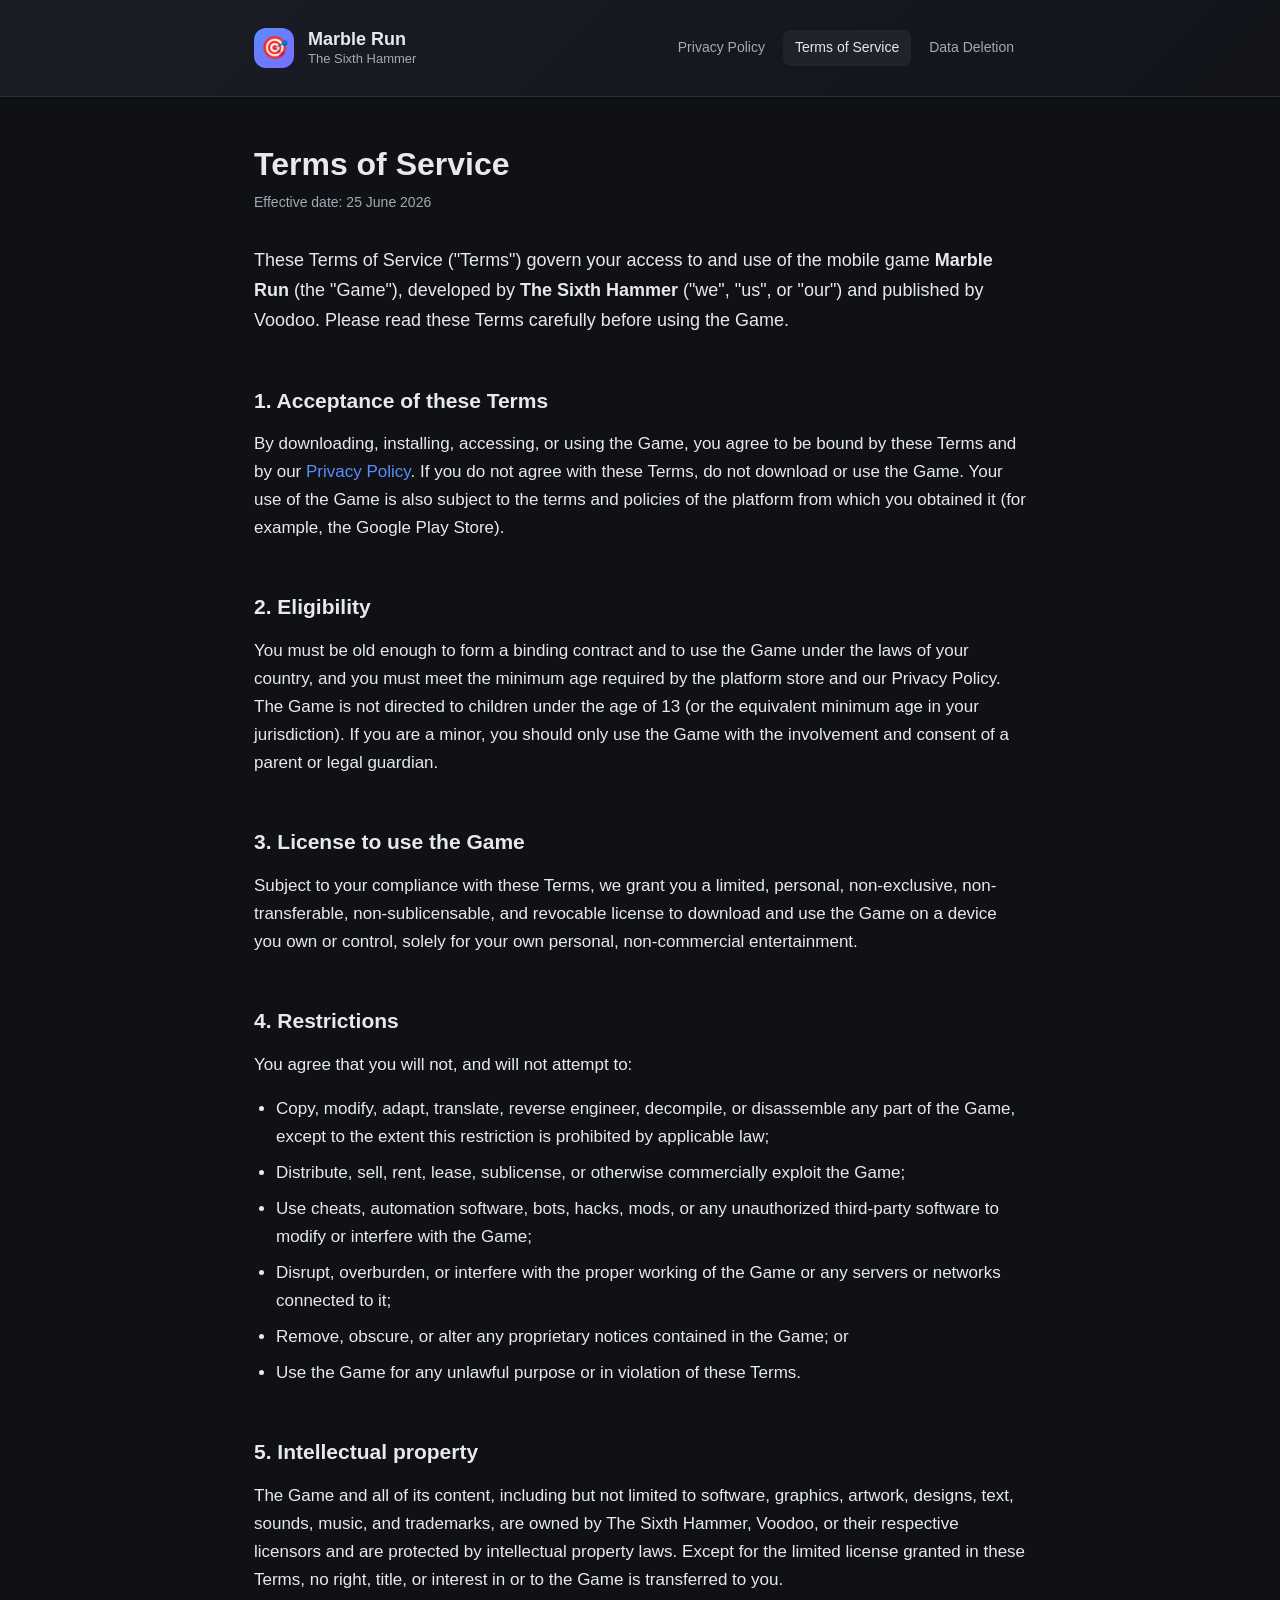
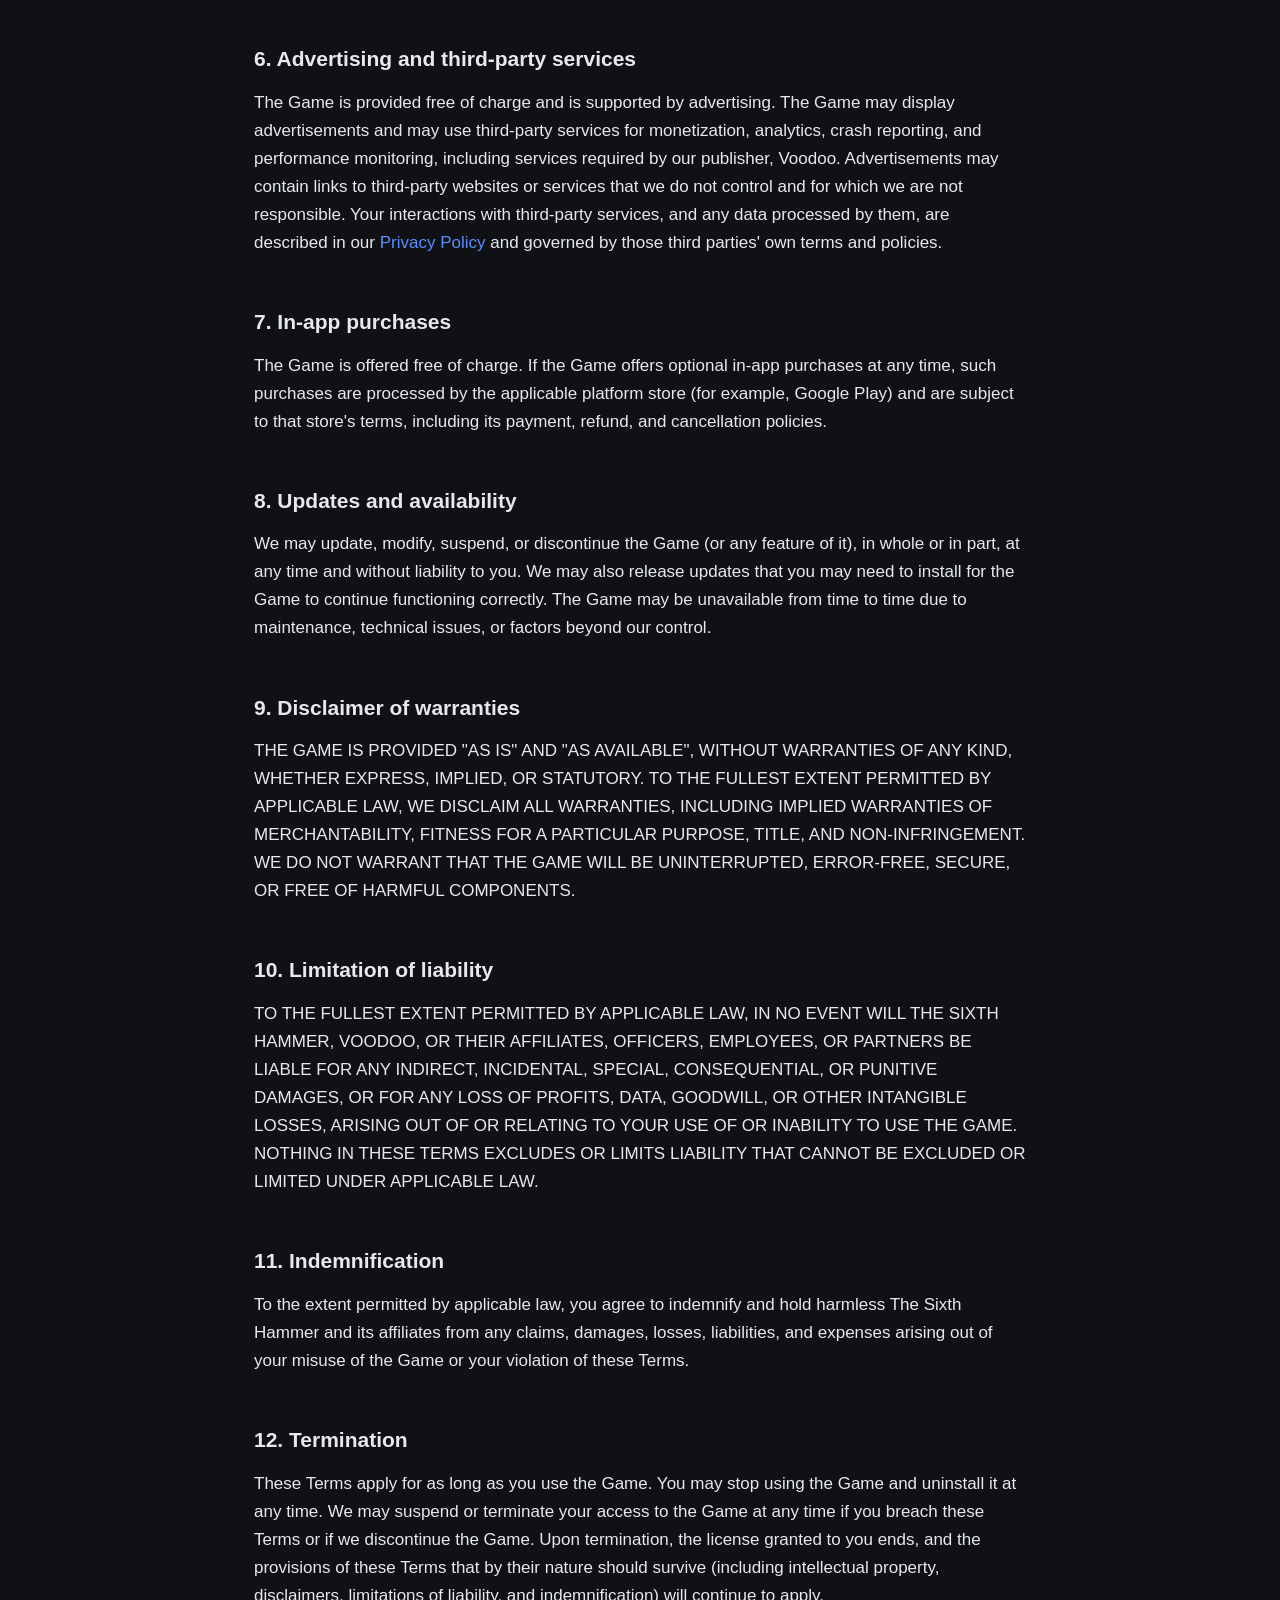
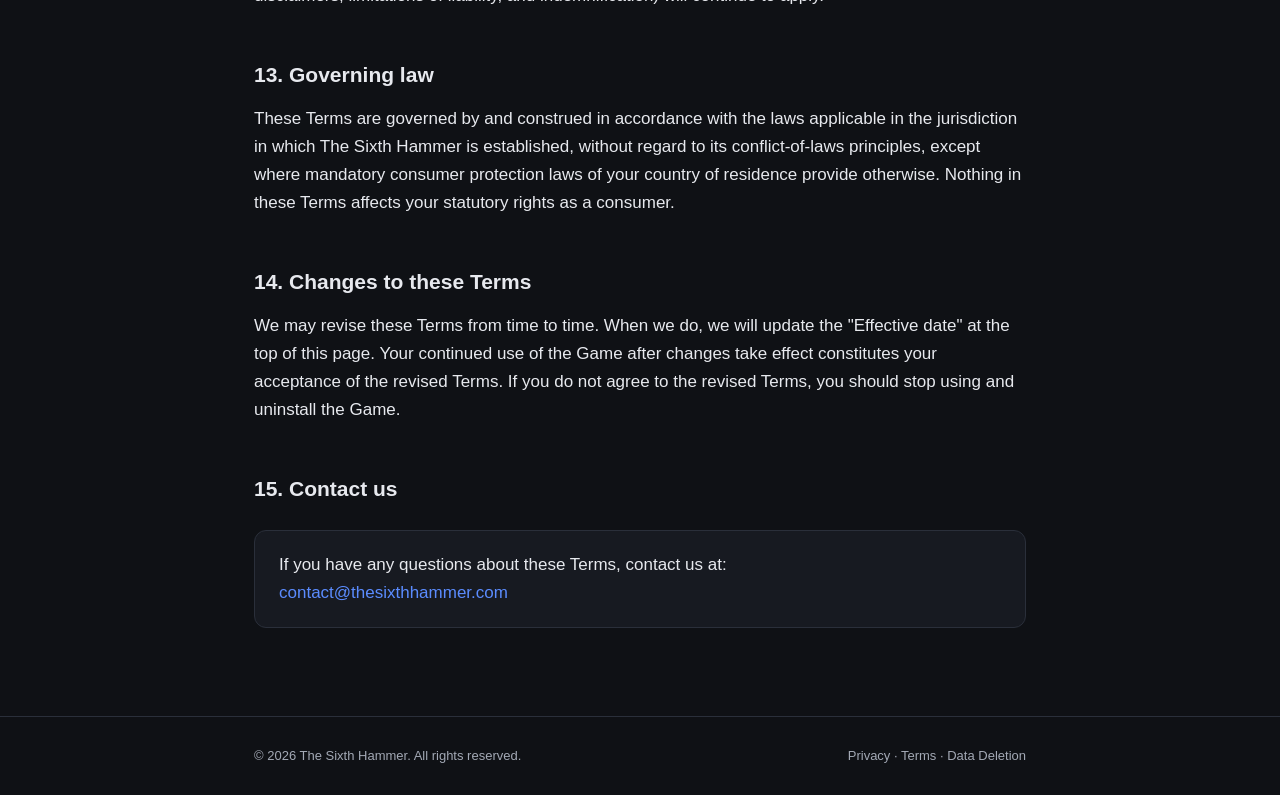
==== terms-of-service.html @ 773569d8 "Stuff" ====
<!DOCTYPE html>
<html lang="en">
  <head>
    <meta charset="utf-8" />
    <meta name="viewport" content="width=device-width, initial-scale=1" />
    <title>Terms of Service — Marble Run</title>
    <meta
      name="description"
      content="Terms of Service for Marble Run by The Sixth Hammer."
    />
    <link rel="stylesheet" href="style.css" />
  </head>
  <body>
    <header class="site-header">
      <div class="site-header__inner">
        <a class="brand" href="index.html">
          <span class="brand__mark">🎯</span>
          <span class="brand__text">
            <span class="brand__game">Marble Run</span>
            <span class="brand__studio">The Sixth Hammer</span>
          </span>
        </a>
        <nav class="nav">
          <a href="privacy-policy.html">Privacy Policy</a>
          <a href="terms-of-service.html" class="is-active">Terms of Service</a>
          <a href="data-deletion.html">Data Deletion</a>
        </nav>
      </div>
    </header>

    <main>
      <h1>Terms of Service</h1>
      <p class="effective-date">Effective date: 25 June 2026</p>

      <p class="lead">
        These Terms of Service ("Terms") govern your access to and use of the
        mobile game <strong>Marble Run</strong> (the "Game"), developed by
        <strong>The Sixth Hammer</strong> ("we", "us", or "our") and published
        by Voodoo. Please read these Terms carefully before using the Game.
      </p>

      <h2>1. Acceptance of these Terms</h2>
      <p>
        By downloading, installing, accessing, or using the Game, you agree to
        be bound by these Terms and by our
        <a href="privacy-policy.html">Privacy Policy</a>. If you do not agree
        with these Terms, do not download or use the Game. Your use of the Game
        is also subject to the terms and policies of the platform from which you
        obtained it (for example, the Google Play Store).
      </p>

      <h2>2. Eligibility</h2>
      <p>
        You must be old enough to form a binding contract and to use the Game
        under the laws of your country, and you must meet the minimum age
        required by the platform store and our Privacy Policy. The Game is not
        directed to children under the age of 13 (or the equivalent minimum age
        in your jurisdiction). If you are a minor, you should only use the Game
        with the involvement and consent of a parent or legal guardian.
      </p>

      <h2>3. License to use the Game</h2>
      <p>
        Subject to your compliance with these Terms, we grant you a limited,
        personal, non-exclusive, non-transferable, non-sublicensable, and
        revocable license to download and use the Game on a device you own or
        control, solely for your own personal, non-commercial entertainment.
      </p>

      <h2>4. Restrictions</h2>
      <p>You agree that you will not, and will not attempt to:</p>
      <ul>
        <li>
          Copy, modify, adapt, translate, reverse engineer, decompile, or
          disassemble any part of the Game, except to the extent this
          restriction is prohibited by applicable law;
        </li>
        <li>
          Distribute, sell, rent, lease, sublicense, or otherwise commercially
          exploit the Game;
        </li>
        <li>
          Use cheats, automation software, bots, hacks, mods, or any
          unauthorized third-party software to modify or interfere with the
          Game;
        </li>
        <li>
          Disrupt, overburden, or interfere with the proper working of the Game
          or any servers or networks connected to it;
        </li>
        <li>
          Remove, obscure, or alter any proprietary notices contained in the
          Game; or
        </li>
        <li>Use the Game for any unlawful purpose or in violation of these Terms.</li>
      </ul>

      <h2>5. Intellectual property</h2>
      <p>
        The Game and all of its content, including but not limited to software,
        graphics, artwork, designs, text, sounds, music, and trademarks, are
        owned by The Sixth Hammer, Voodoo, or their respective licensors and are
        protected by intellectual property laws. Except for the limited license
        granted in these Terms, no right, title, or interest in or to the Game is
        transferred to you.
      </p>

      <h2>6. Advertising and third-party services</h2>
      <p>
        The Game is provided free of charge and is supported by advertising. The
        Game may display advertisements and may use third-party services for
        monetization, analytics, crash reporting, and performance monitoring,
        including services required by our publisher, Voodoo. Advertisements may
        contain links to third-party websites or services that we do not control
        and for which we are not responsible. Your interactions with third-party
        services, and any data processed by them, are described in our
        <a href="privacy-policy.html">Privacy Policy</a> and governed by those
        third parties' own terms and policies.
      </p>

      <h2>7. In-app purchases</h2>
      <p>
        The Game is offered free of charge. If the Game offers optional in-app
        purchases at any time, such purchases are processed by the applicable
        platform store (for example, Google Play) and are subject to that
        store's terms, including its payment, refund, and cancellation policies.
      </p>

      <h2>8. Updates and availability</h2>
      <p>
        We may update, modify, suspend, or discontinue the Game (or any feature
        of it), in whole or in part, at any time and without liability to you.
        We may also release updates that you may need to install for the Game to
        continue functioning correctly. The Game may be unavailable from time to
        time due to maintenance, technical issues, or factors beyond our
        control.
      </p>

      <h2>9. Disclaimer of warranties</h2>
      <p>
        THE GAME IS PROVIDED "AS IS" AND "AS AVAILABLE", WITHOUT WARRANTIES OF
        ANY KIND, WHETHER EXPRESS, IMPLIED, OR STATUTORY. TO THE FULLEST EXTENT
        PERMITTED BY APPLICABLE LAW, WE DISCLAIM ALL WARRANTIES, INCLUDING
        IMPLIED WARRANTIES OF MERCHANTABILITY, FITNESS FOR A PARTICULAR PURPOSE,
        TITLE, AND NON-INFRINGEMENT. WE DO NOT WARRANT THAT THE GAME WILL BE
        UNINTERRUPTED, ERROR-FREE, SECURE, OR FREE OF HARMFUL COMPONENTS.
      </p>

      <h2>10. Limitation of liability</h2>
      <p>
        TO THE FULLEST EXTENT PERMITTED BY APPLICABLE LAW, IN NO EVENT WILL THE
        SIXTH HAMMER, VOODOO, OR THEIR AFFILIATES, OFFICERS, EMPLOYEES, OR
        PARTNERS BE LIABLE FOR ANY INDIRECT, INCIDENTAL, SPECIAL, CONSEQUENTIAL,
        OR PUNITIVE DAMAGES, OR FOR ANY LOSS OF PROFITS, DATA, GOODWILL, OR OTHER
        INTANGIBLE LOSSES, ARISING OUT OF OR RELATING TO YOUR USE OF OR INABILITY
        TO USE THE GAME. NOTHING IN THESE TERMS EXCLUDES OR LIMITS LIABILITY THAT
        CANNOT BE EXCLUDED OR LIMITED UNDER APPLICABLE LAW.
      </p>

      <h2>11. Indemnification</h2>
      <p>
        To the extent permitted by applicable law, you agree to indemnify and
        hold harmless The Sixth Hammer and its affiliates from any claims,
        damages, losses, liabilities, and expenses arising out of your misuse of
        the Game or your violation of these Terms.
      </p>

      <h2>12. Termination</h2>
      <p>
        These Terms apply for as long as you use the Game. You may stop using the
        Game and uninstall it at any time. We may suspend or terminate your
        access to the Game at any time if you breach these Terms or if we
        discontinue the Game. Upon termination, the license granted to you ends,
        and the provisions of these Terms that by their nature should survive
        (including intellectual property, disclaimers, limitations of liability,
        and indemnification) will continue to apply.
      </p>

      <h2>13. Governing law</h2>
      <p>
        These Terms are governed by and construed in accordance with the laws
        applicable in the jurisdiction in which The Sixth Hammer is established,
        without regard to its conflict-of-laws principles, except where mandatory
        consumer protection laws of your country of residence provide otherwise.
        Nothing in these Terms affects your statutory rights as a consumer.
      </p>

      <h2>14. Changes to these Terms</h2>
      <p>
        We may revise these Terms from time to time. When we do, we will update
        the "Effective date" at the top of this page. Your continued use of the
        Game after changes take effect constitutes your acceptance of the revised
        Terms. If you do not agree to the revised Terms, you should stop using
        and uninstall the Game.
      </p>

      <h2>15. Contact us</h2>
      <div class="contact-box">
        <p style="margin-bottom: 0">
          If you have any questions about these Terms, contact us at:<br />
          <a href="mailto:contact@thesixthhammer.com"
            >contact@thesixthhammer.com</a
          >
        </p>
      </div>
    </main>

    <footer class="site-footer">
      <div class="site-footer__inner">
        <span>© 2026 The Sixth Hammer. All rights reserved.</span>
        <span>
          <a href="privacy-policy.html">Privacy</a> ·
          <a href="terms-of-service.html">Terms</a> ·
          <a href="data-deletion.html">Data Deletion</a>
        </span>
      </div>
    </footer>
  </body>
</html>
---- style.css ----
:root {
  --bg: #0f1115;
  --surface: #171a21;
  --surface-2: #1f232c;
  --text: #e7e9ee;
  --muted: #a3a9b5;
  --accent: #5b8cff;
  --accent-2: #7a6cff;
  --border: #2a2f3a;
  --max-width: 820px;
}

* {
  box-sizing: border-box;
}

html {
  scroll-behavior: smooth;
}

body {
  margin: 0;
  background: var(--bg);
  color: var(--text);
  font-family: -apple-system, BlinkMacSystemFont, "Segoe UI", Roboto, Helvetica,
    Arial, sans-serif;
  line-height: 1.65;
  font-size: 17px;
  -webkit-font-smoothing: antialiased;
  text-rendering: optimizeLegibility;
}

a {
  color: var(--accent);
  text-decoration: none;
}

a:hover {
  text-decoration: underline;
}

.site-header {
  background: linear-gradient(135deg, #1a1d26 0%, #12141a 100%);
  border-bottom: 1px solid var(--border);
}

.site-header__inner {
  max-width: var(--max-width);
  margin: 0 auto;
  padding: 28px 24px;
  display: flex;
  align-items: center;
  justify-content: space-between;
  flex-wrap: wrap;
  gap: 12px;
}

.brand {
  display: flex;
  align-items: center;
  gap: 14px;
  text-decoration: none;
  color: var(--text);
}

.brand__mark {
  width: 40px;
  height: 40px;
  border-radius: 12px;
  background: linear-gradient(135deg, var(--accent), var(--accent-2));
  display: grid;
  place-items: center;
  font-size: 22px;
  flex: none;
}

.brand__text {
  display: flex;
  flex-direction: column;
  line-height: 1.2;
}

.brand__game {
  font-weight: 700;
  font-size: 18px;
}

.brand__studio {
  font-size: 13px;
  color: var(--muted);
}

.nav {
  display: flex;
  gap: 6px;
  flex-wrap: wrap;
}

.nav a {
  color: var(--muted);
  padding: 6px 12px;
  border-radius: 8px;
  font-size: 14px;
}

.nav a:hover {
  background: var(--surface-2);
  color: var(--text);
  text-decoration: none;
}

.nav a.is-active {
  background: var(--surface-2);
  color: var(--text);
}

main {
  max-width: var(--max-width);
  margin: 0 auto;
  padding: 48px 24px 64px;
}

h1 {
  font-size: 32px;
  line-height: 1.2;
  margin: 0 0 8px;
}

h2 {
  font-size: 21px;
  margin: 40px 0 12px;
  padding-top: 8px;
}

h3 {
  font-size: 17px;
  margin: 24px 0 8px;
}

.effective-date {
  color: var(--muted);
  font-size: 14px;
  margin: 0 0 32px;
}

p,
ul,
ol {
  margin: 0 0 16px;
}

ul,
ol {
  padding-left: 22px;
}

li {
  margin-bottom: 8px;
}

.lead {
  font-size: 18px;
  color: var(--text);
}

.callout {
  background: var(--surface);
  border: 1px solid var(--border);
  border-left: 3px solid var(--accent);
  border-radius: 10px;
  padding: 16px 20px;
  margin: 24px 0;
}

.callout p:last-child {
  margin-bottom: 0;
}

.card-grid {
  display: grid;
  grid-template-columns: repeat(auto-fit, minmax(220px, 1fr));
  gap: 16px;
  margin: 32px 0;
}

.card {
  display: block;
  background: var(--surface);
  border: 1px solid var(--border);
  border-radius: 14px;
  padding: 22px;
  color: var(--text);
  transition: border-color 0.15s ease, transform 0.15s ease;
}

.card:hover {
  text-decoration: none;
  border-color: var(--accent);
  transform: translateY(-2px);
}

.card__icon {
  font-size: 26px;
  margin-bottom: 10px;
}

.card__title {
  font-weight: 700;
  font-size: 17px;
  margin-bottom: 4px;
}

.card__desc {
  color: var(--muted);
  font-size: 14px;
}

.contact-box {
  background: var(--surface);
  border: 1px solid var(--border);
  border-radius: 12px;
  padding: 20px 24px;
  margin: 24px 0;
}

.site-footer {
  border-top: 1px solid var(--border);
  color: var(--muted);
  font-size: 13px;
}

.site-footer__inner {
  max-width: var(--max-width);
  margin: 0 auto;
  padding: 28px 24px;
  display: flex;
  justify-content: space-between;
  flex-wrap: wrap;
  gap: 12px;
}

.site-footer a {
  color: var(--muted);
}

table {
  width: 100%;
  border-collapse: collapse;
  margin: 16px 0 24px;
  font-size: 15px;
}

th,
td {
  text-align: left;
  padding: 12px 14px;
  border: 1px solid var(--border);
  vertical-align: top;
}

th {
  background: var(--surface-2);
  font-weight: 600;
}

@media (max-width: 600px) {
  body {
    font-size: 16px;
  }
  h1 {
    font-size: 27px;
  }
  main {
    padding: 36px 20px 48px;
  }
}
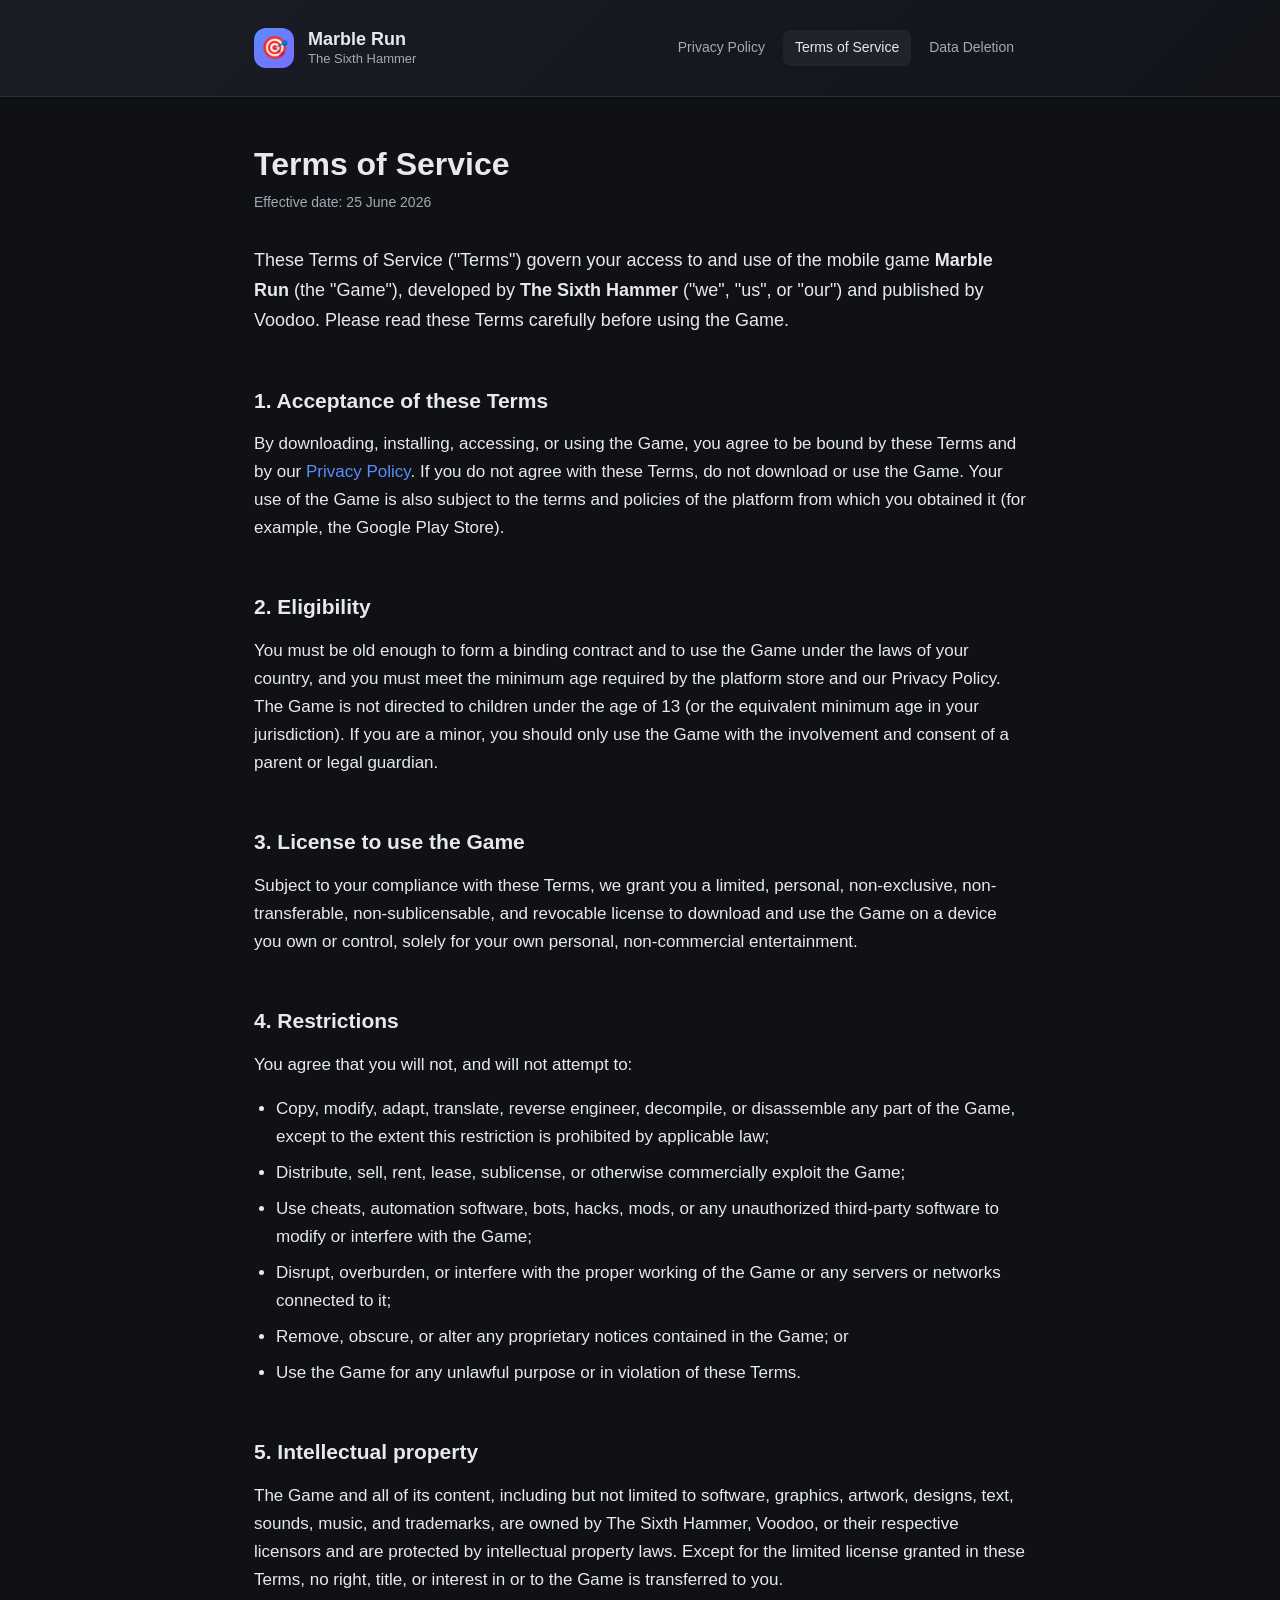
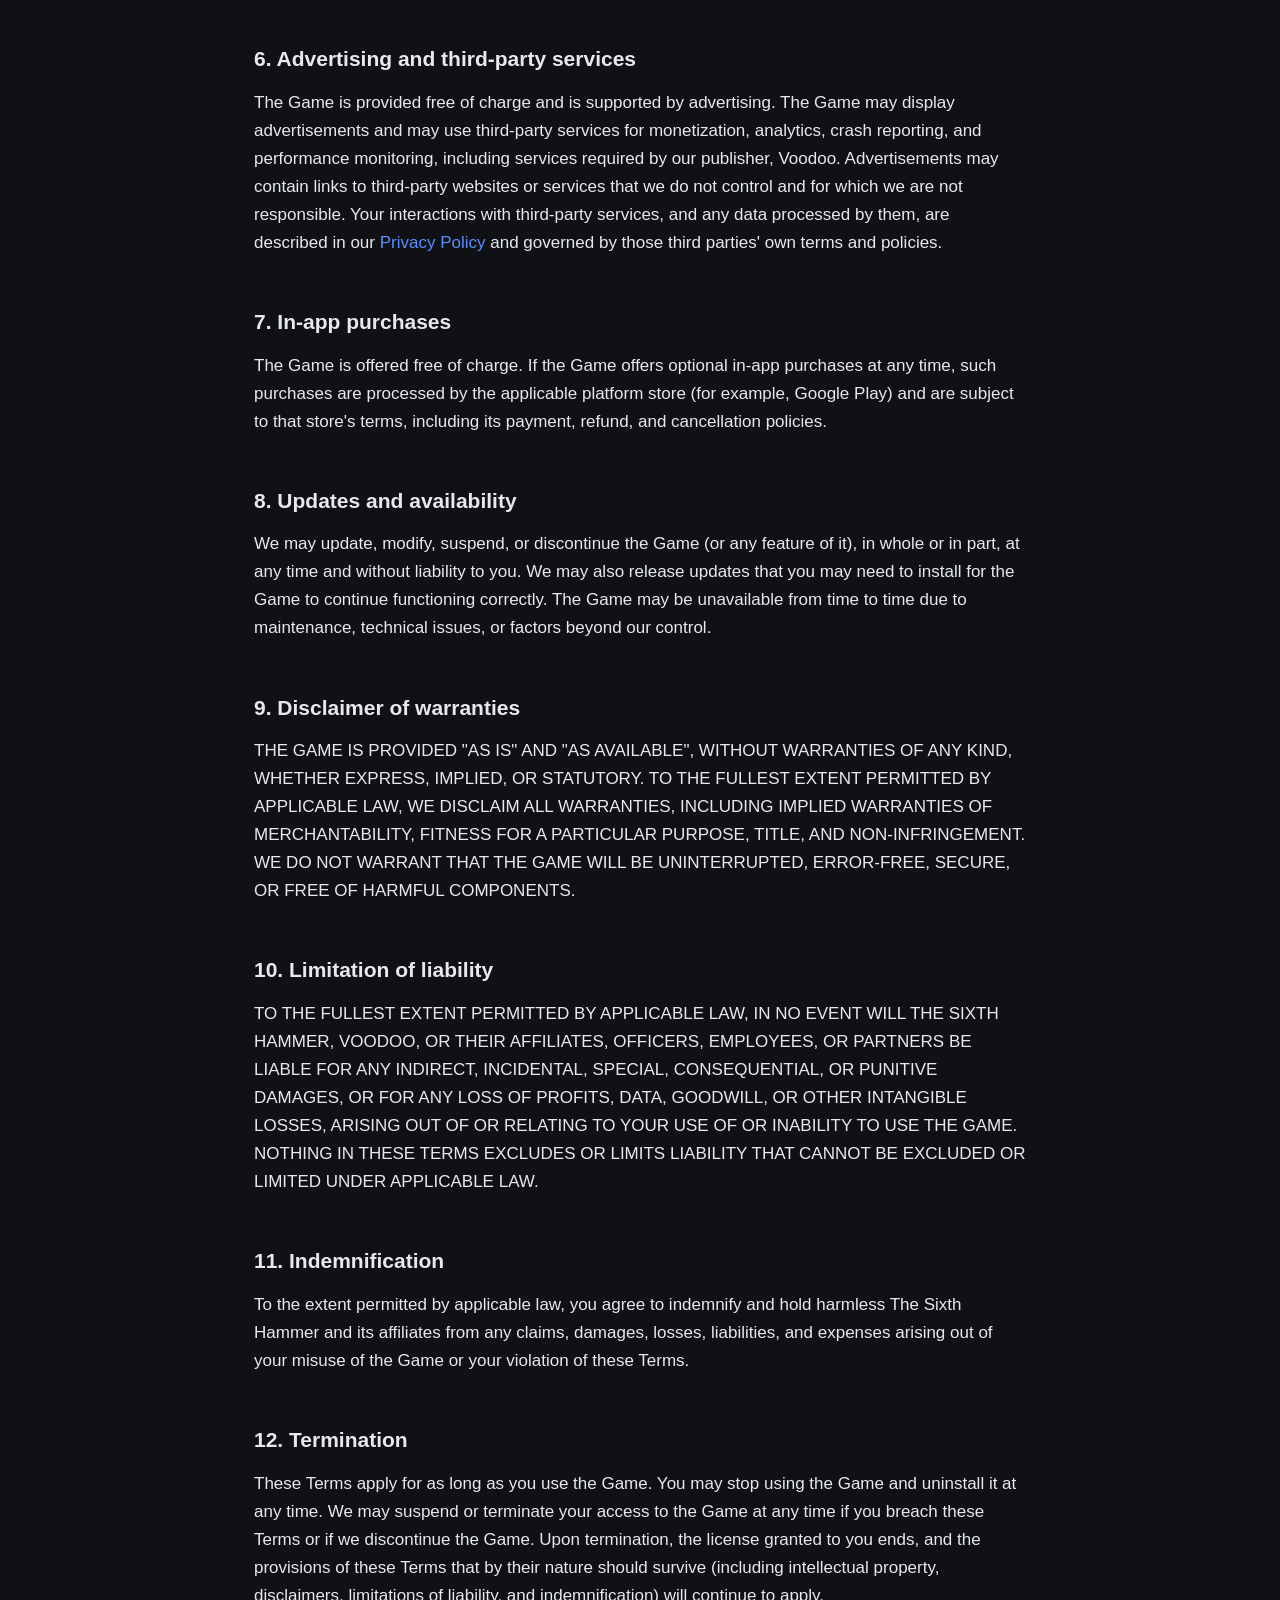
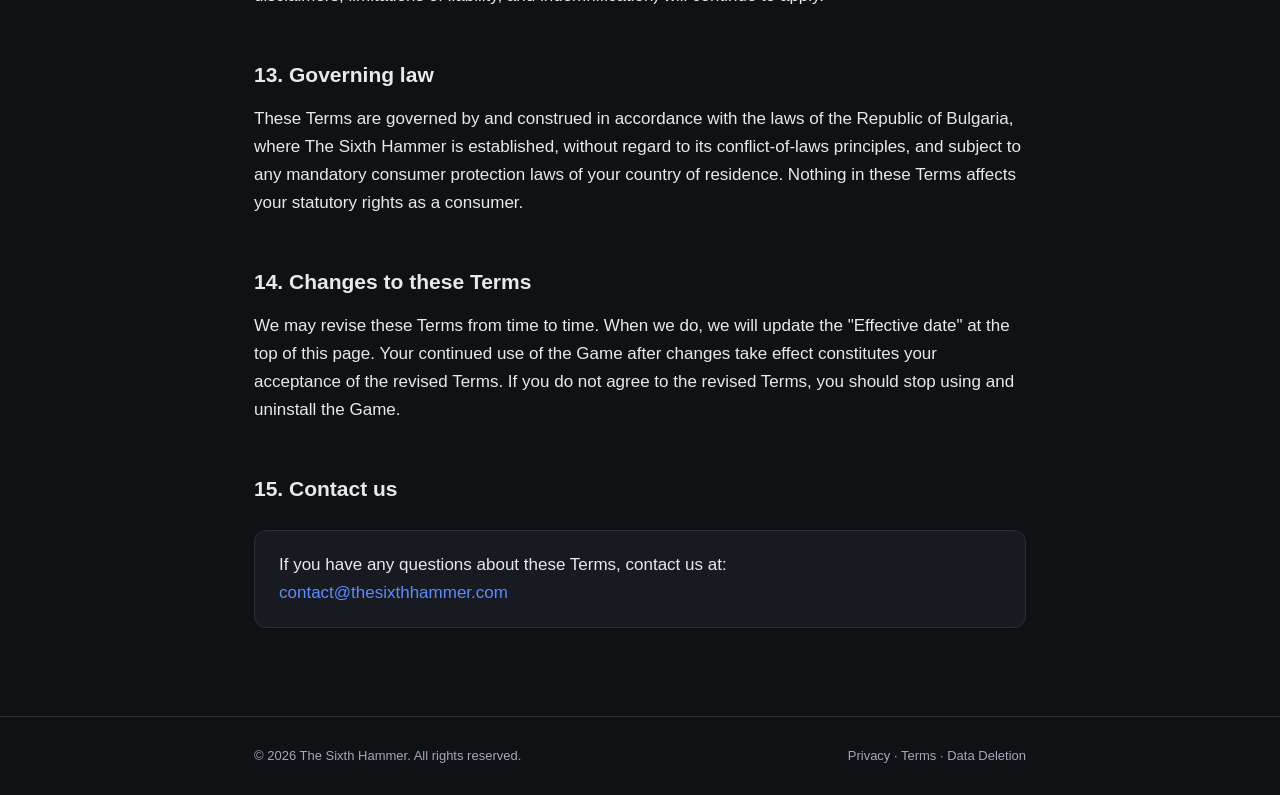
==== commit 131bbc59: "init" ====
--- a/terms-of-service.html
+++ b/terms-of-service.html
@@ -178,11 +178,11 @@
 
       <h2>13. Governing law</h2>
       <p>
-        These Terms are governed by and construed in accordance with the laws
-        applicable in the jurisdiction in which The Sixth Hammer is established,
-        without regard to its conflict-of-laws principles, except where mandatory
-        consumer protection laws of your country of residence provide otherwise.
-        Nothing in these Terms affects your statutory rights as a consumer.
+        These Terms are governed by and construed in accordance with the laws of
+        the Republic of Bulgaria, where The Sixth Hammer is established, without
+        regard to its conflict-of-laws principles, and subject to any mandatory
+        consumer protection laws of your country of residence. Nothing in these
+        Terms affects your statutory rights as a consumer.
       </p>
 
       <h2>14. Changes to these Terms</h2>
